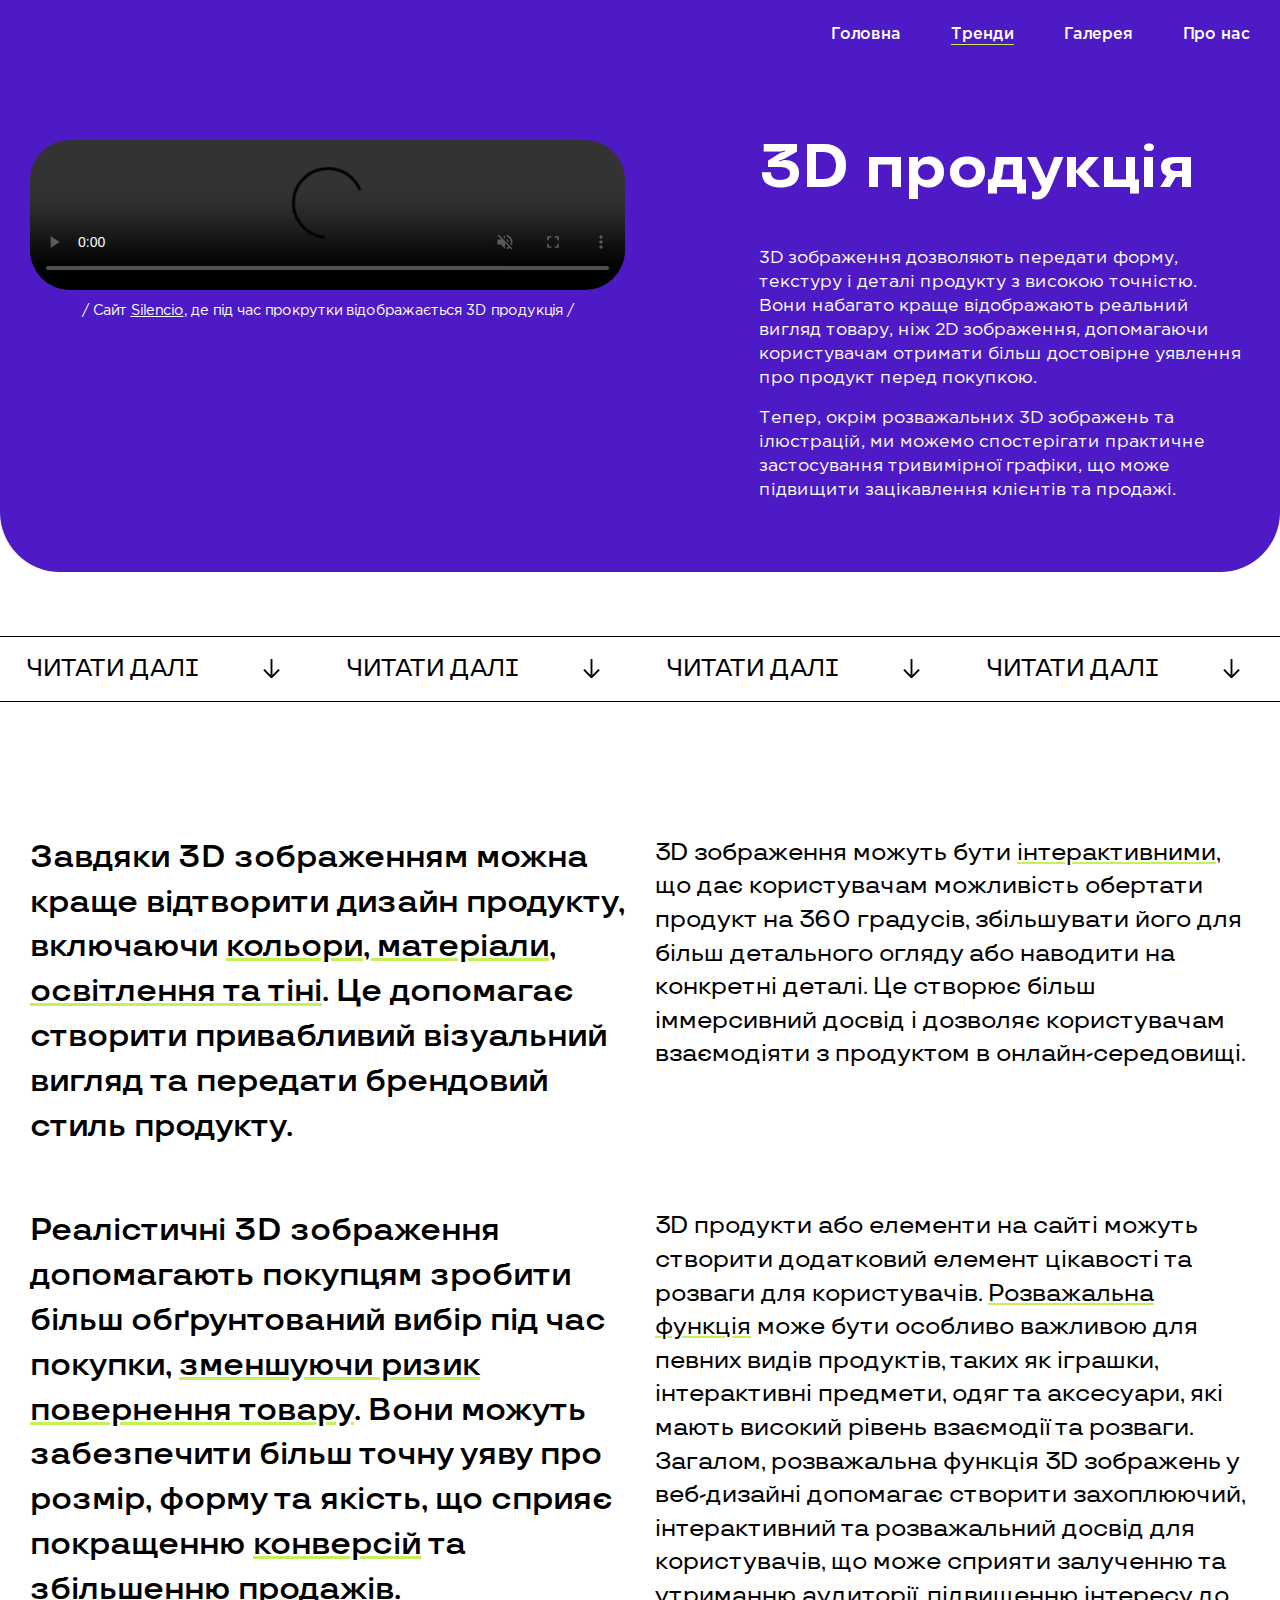
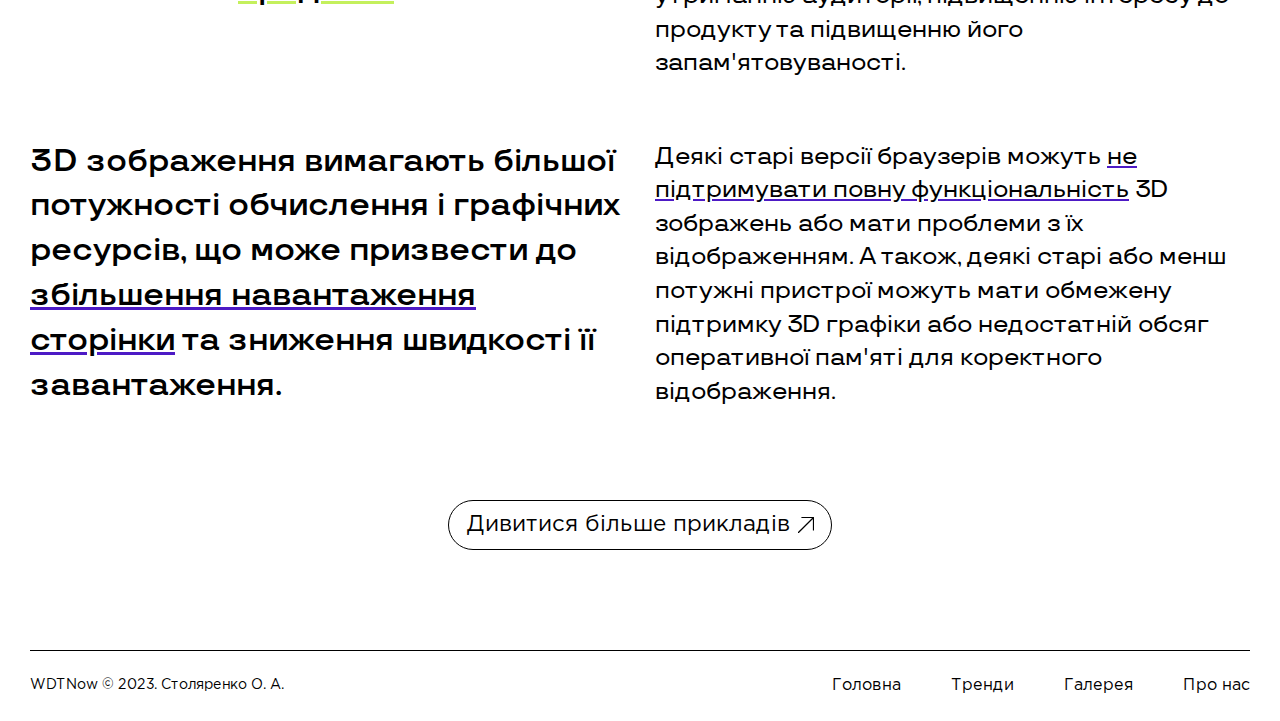
==== pages/3d-products.html @ 03db6bbc "First commit" ====
<!DOCTYPE html>
<html lang="uk">
  <head>
    <meta charset="UTF-8" />
    <meta http-equiv="X-UA-Compatible" content="IE=edge" />
    <meta name="viewport" content="width=device-width, initial-scale=1.0" />
    <link rel="icon" href="../Images/favicon.png" />
    <title>3D продукція. WDTNow.</title>
    <link rel="stylesheet" href="..\style\style.css" />
    <link rel="stylesheet" href="..\style\fonts.css" />
    <link rel="stylesheet" href="..\style\trends-pages.css" />
    <link rel="stylesheet" href="..\style\title.css" />
  </head>
  <body>
    <div class="wrapper">
      <!-- HEADER -->
      <header>
        <div class="container">
          <button id="burger-btn" class="burger-btn">
            <span></span><span></span><span></span>
          </button>
          <a href="../index.html" class="brand-icon"
            ><img
              src="../images/SVG/Logo white without dot.svg"
              height="15"
              alt=""
              class="logo"
          /></a>
          <nav>
            <ul class="nav-menu">
              <li><a href="../index.html">Головна</a></li>
              <li class="current-page"><a href="trends.html">Тренди</a></li>
              <li><a href="gallery.html">Галерея</a></li>
              <li><a href="about.html">Про нас</a></li>
            </ul>
          </nav>
        </div>
      </header>

      <!-- MAIN -->
      <section id="main">
        <div class="container grid">
          <div class="video">
            <video
              autoplay
              controls
              src="../video/silencio.mp4"
              muted="muted"
            ></video>
            <p class="paragraph-xs white-text">
              / Сайт
              <a target="_blank" href="https://www.youssrirahman.com/"
                >Silencio</a
              >, де під час прокрутки відображається 3D продукція /
            </p>
          </div>
          <div class="side-inf">
            <h1 class="white-text">3D продукція</h1>
            <p class="paragraph-s white-text">
              3D зображення дозволяють передати форму, текстуру і деталі
              продукту з високою точністю. Вони набагато краще відображають
              реальний вигляд товару, ніж 2D зображення, допомагаючи
              користувачам отримати більш достовірне уявлення про продукт перед
              покупкою.
            </p>
            <p class="paragraph-s white-text">
              Тепер, окрім розважальних 3D зображень та ілюстрацій, ми можемо
              спостерігати практичне застосування тривимірної графіки, що може
              підвищити зацікавлення клієнтів та продажі.
            </p>
          </div>
        </div>
      </section>

      <!-- ROLLING TITLE -->

      <section class="marquee-infinite">
        <div>
          <span>
            <p class="paragraph-m-tttravels">ЧИТАТИ ДАЛІ</p>
            <img src="../Images/SVG/Arrow down.svg" alt="" />
            <p class="paragraph-m-tttravels">ЧИТАТИ ДАЛІ</p>
            <img src="../Images/SVG/Arrow down.svg" alt="" />
            <p class="paragraph-m-tttravels">ЧИТАТИ ДАЛІ</p>
            <img src="../Images/SVG/Arrow down.svg" alt="" />
            <p class="paragraph-m-tttravels">ЧИТАТИ ДАЛІ</p>
            <img src="../Images/SVG/Arrow down.svg" alt="" />
          </span>
          <span>
            <p class="paragraph-m-tttravels">ЧИТАТИ ДАЛІ</p>
            <img src="../Images/SVG/Arrow down.svg" alt="" />
            <p class="paragraph-m-tttravels">ЧИТАТИ ДАЛІ</p>
            <img src="../Images/SVG/Arrow down.svg" alt="" />
            <p class="paragraph-m-tttravels">ЧИТАТИ ДАЛІ</p>
            <img src="../Images/SVG/Arrow down.svg" alt="" />
            <p class="paragraph-m-tttravels">ЧИТАТИ ДАЛІ</p>
            <img src="../Images/SVG/Arrow down.svg" alt="" />
          </span>
        </div>
      </section>

      <!-- TEXT -->
      <section id="text">
        <div class="container grid-text">
          <p id="page1_p1" class="paragraph-l-tttravels">
            Завдяки 3D зображенням можна краще відтворити дизайн продукту,
            включаючи
            <span class="underline-green"
              >кольори, матеріали, освітлення та тіні</span
            >. Це допомагає створити привабливий візуальний вигляд та передати
            брендовий стиль продукту.
          </p>
          <p id="page1_p2" class="paragraph-m-tttravels">
            3D зображення можуть бути
            <span class="underline-green">інтерактивними</span>, що дає
            користувачам можливість обертати продукт на 360 градусів,
            збільшувати його для більш детального огляду або наводити на
            конкретні деталі. Це створює більш іммерсивний досвід і дозволяє
            користувачам взаємодіяти з продуктом в онлайн-середовищі.
          </p>

          <p id="page1_p3" class="paragraph-l-tttravels">
            Реалістичні 3D зображення допомагають покупцям зробити більш
            обґрунтований вибір під час покупки,
            <span class="underline-green"
              >зменшуючи ризик повернення товару</span
            >. Вони можуть забезпечити більш точну уяву про розмір, форму та
            якість, що сприяє покращенню
            <span class="underline-green">конверсій</span> та збільшенню
            <span class="underline-green">продажів</span>.
          </p>

          <p id="page1_p4" class="paragraph-m-tttravels">
            3D продукти або елементи на сайті можуть створити додатковий елемент
            цікавості та розваги для користувачів.
            <span class="underline-green">Розважальна функція</span> може бути
            особливо важливою для певних видів продуктів, таких як іграшки,
            інтерактивні предмети, одяг та аксесуари, які мають високий рівень
            взаємодії та розваги. Загалом, розважальна функція 3D зображень у
            веб-дизайні допомагає створити захоплюючий, інтерактивний та
            розважальний досвід для користувачів, що може сприяти залученню та
            утриманню аудиторії, підвищенню інтересу до продукту та підвищенню
            його запам'ятовуваності.
          </p>
          <p id="page1_p5" class="paragraph-l-tttravels">
            3D зображення вимагають більшої потужності обчислення і графічних
            ресурсів, що може призвести до
            <span class="underline-purple"
              >збільшення навантаження сторінки</span
            >
            та зниження швидкості її завантаження.
          </p>
          <p id="page1_p6" class="paragraph-m-tttravels">
            Деякі старі версії браузерів можуть
            <span class="underline-purple"
              >не підтримувати повну функціональність</span
            >
            3D зображень або мати проблеми з їх відображенням. А також, деякі
            старі або менш потужні пристрої можуть мати обмежену підтримку 3D
            графіки або недостатній обсяг оперативної пам'яті для коректного
            відображення.
          </p>
          <div class="centered-b">
            <a href="gallery.html#3d-products" class="major-button">
              <p>Дивитися більше прикладів</p>
              <img src="../Images/SVG/Arrow.svg" alt="" />
            </a>
          </div>
        </div>
      </section>

      <!-- FOOTER -->
      <footer>
        <div class="container">
          <div>
            <p>WDTNow © 2023. Столяренко О. А.</p>
          </div>
          <div>
            <ul class="nav-menu">
              <li><a href="index.html">Головна</a></li>
              <li><a href="pages\trends.html">Тренди</a></li>
              <li><a href="pages\gallery.html">Галерея</a></li>
              <li><a href="pages\about.html">Про нас</a></li>
            </ul>
          </div>
        </div>
      </footer>
    </div>
    <script src="js.js"></script>
  </body>
</html>
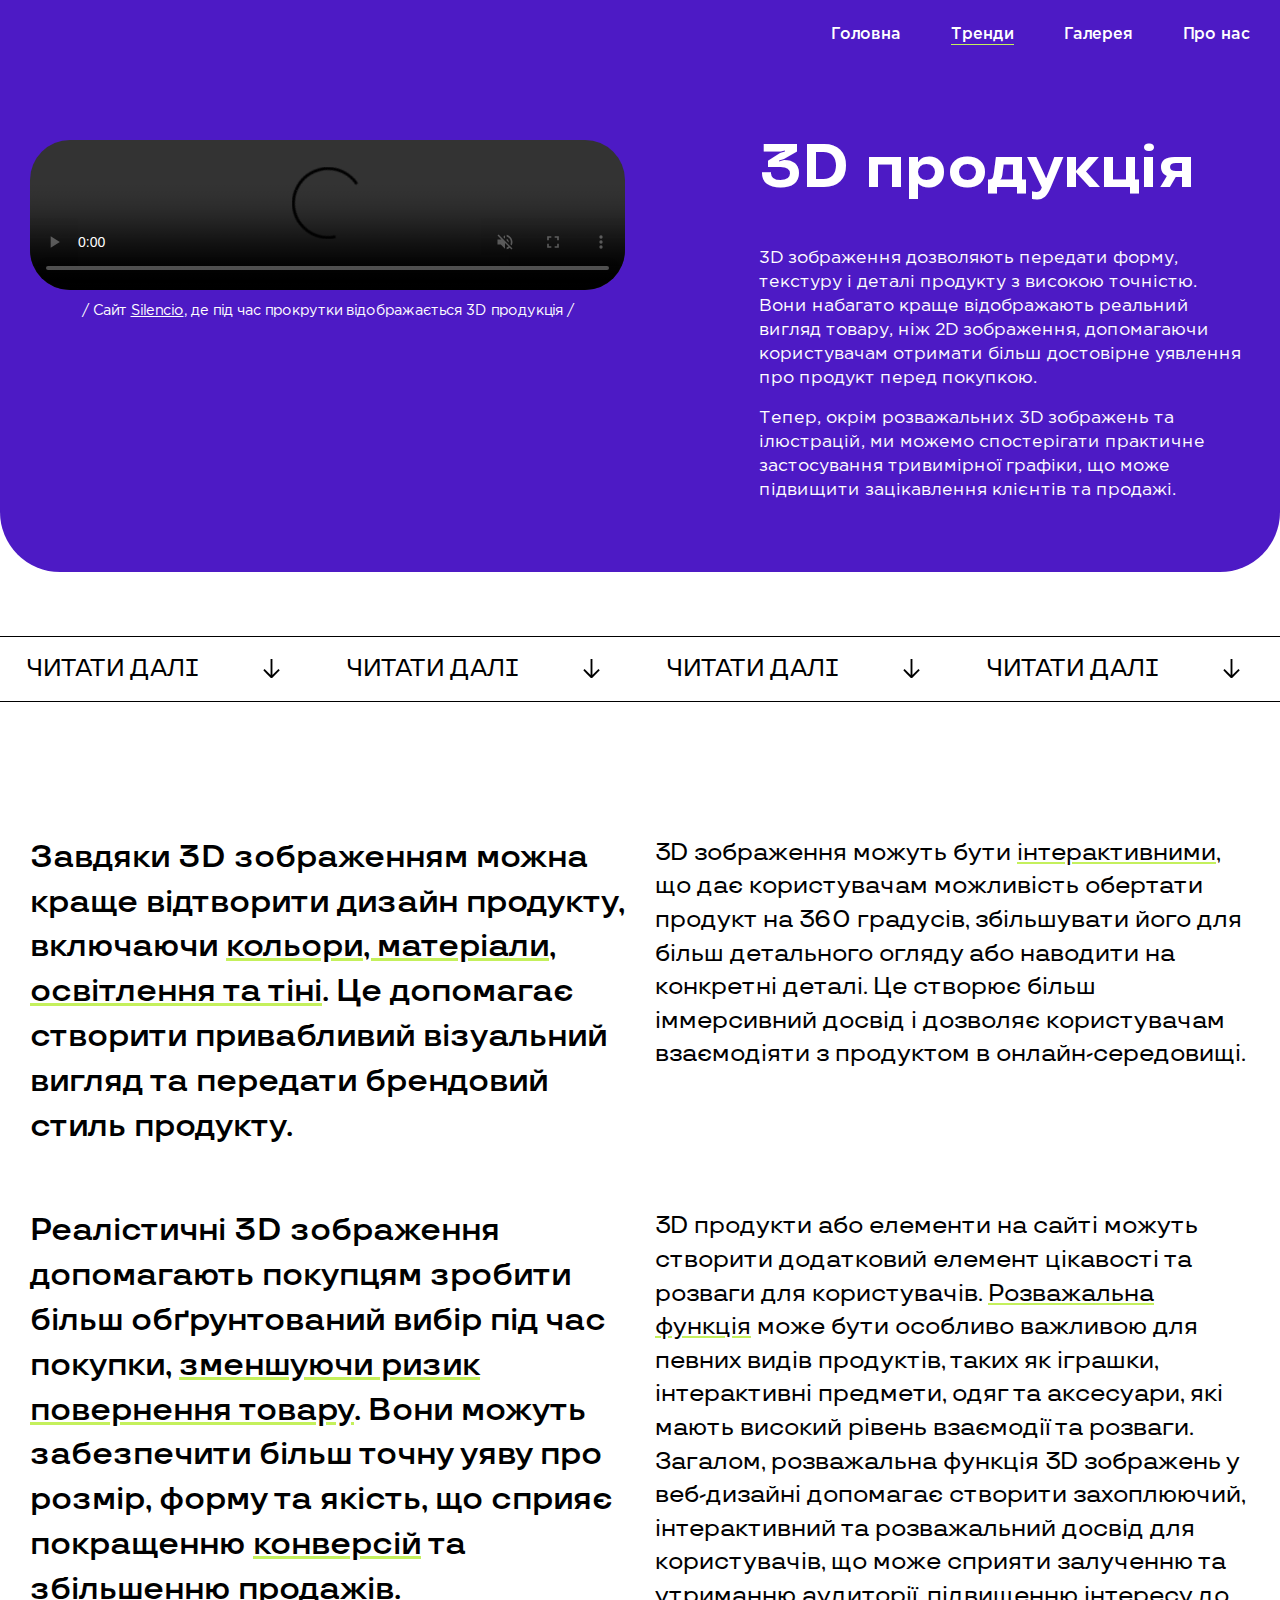
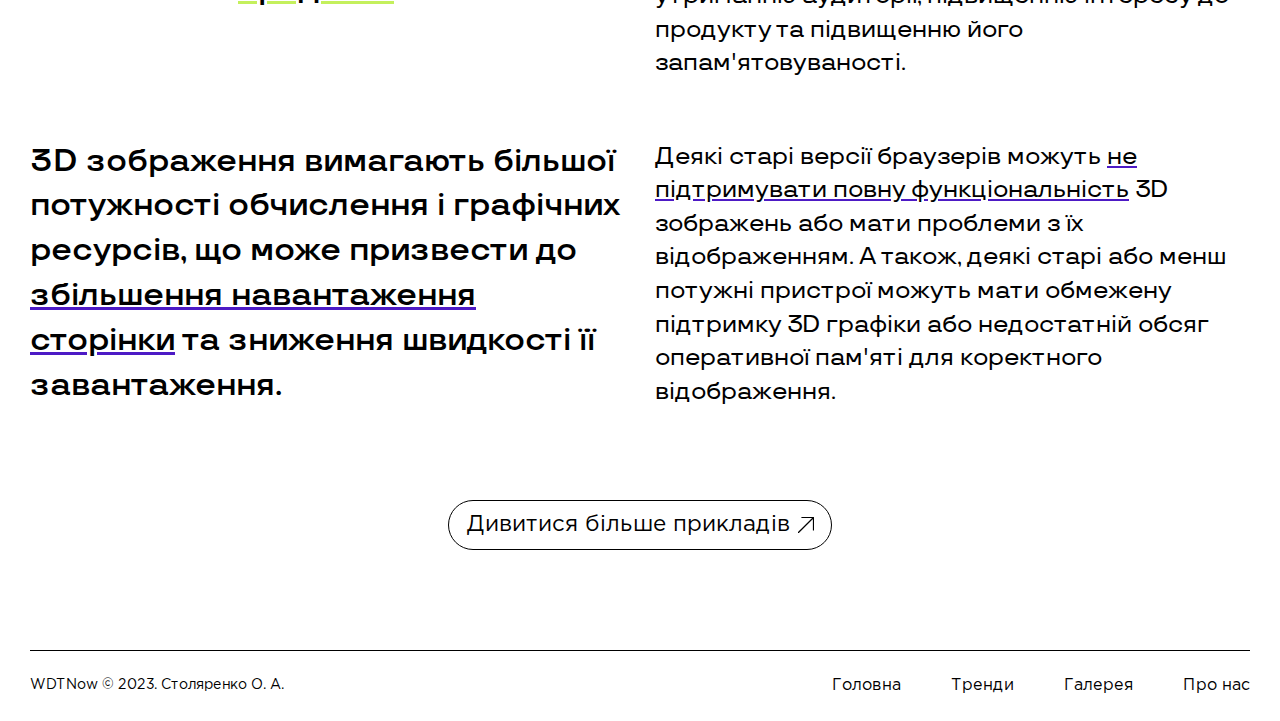
==== commit 20cb5e04: "Third commit" ====
--- a/pages/3d-products.html
+++ b/pages/3d-products.html
@@ -186,6 +186,6 @@
         </div>
       </footer>
     </div>
-    <script src="js.js"></script>
+    <script src="../js.js"></script>
   </body>
 </html>
